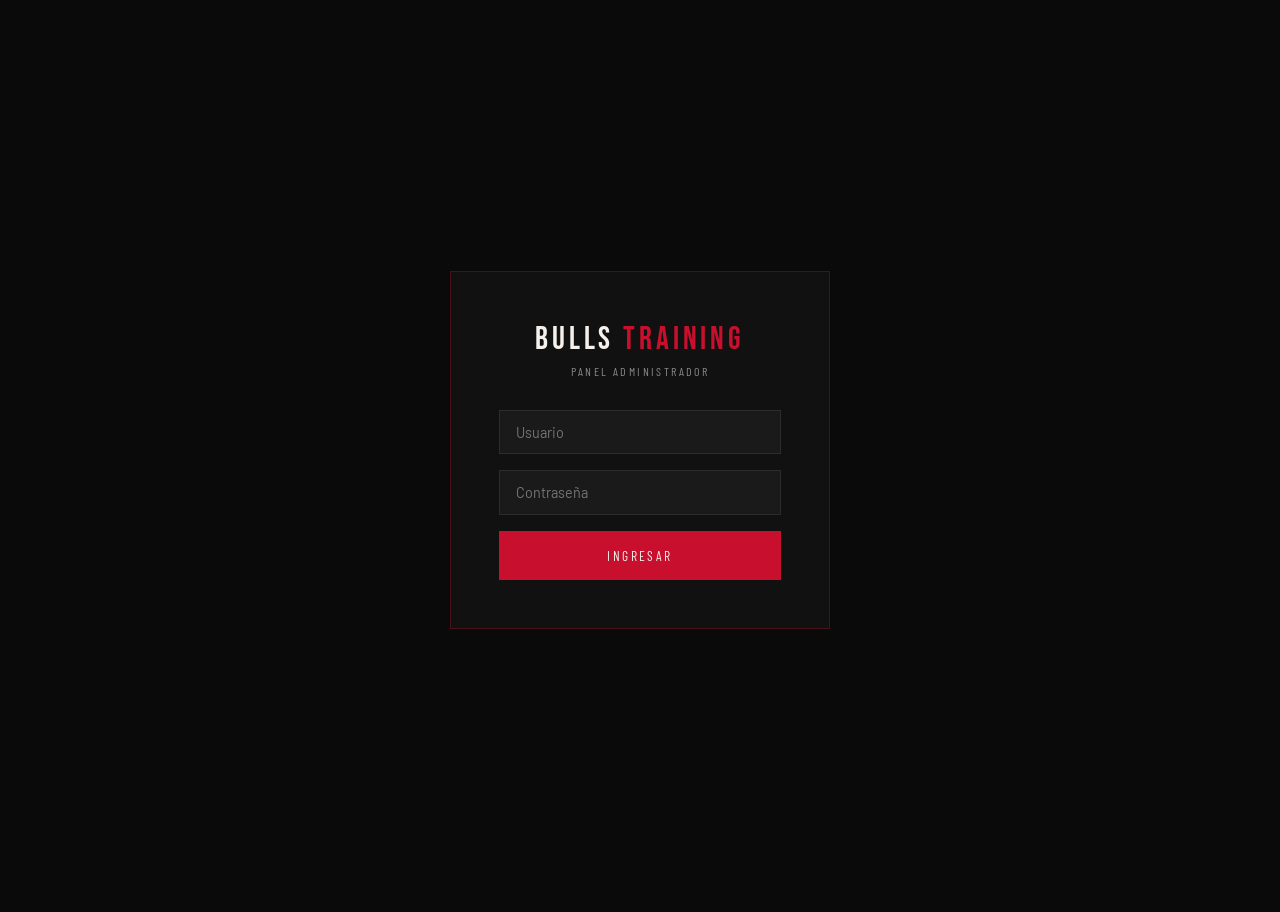
==== admin.html @ 4cea657d "Add files via upload" ====
<!DOCTYPE html>
<html lang="es">
<head>
<meta charset="UTF-8">
<meta name="viewport" content="width=device-width, initial-scale=1.0">
<title>Admin — Bulls Training</title>
<link href="https://fonts.googleapis.com/css2?family=Bebas+Neue&family=Barlow:wght@400;500;700&family=Barlow+Condensed:wght@600;700&display=swap" rel="stylesheet">
<link rel="stylesheet" href="css/admin.css">
</head>
<body>

<!-- LOGIN GATE -->
<div id="loginGate">
  <div class="gate-box">
    <div class="gate-logo">BULLS <span>TRAINING</span></div>
    <div class="gate-sub">Panel Administrador</div>
    <input type="text"     id="gUser" placeholder="Usuario"    autocomplete="off">
    <input type="password" id="gPass" placeholder="Contraseña">
    <div class="gate-err" id="gErr">Credenciales incorrectas</div>
    <button class="gate-btn" onclick="adminLogin()">Ingresar</button>
  </div>
</div>

<!-- SIDEBAR -->
<aside class="sidebar">
  <div class="sidebar-logo">BULLS <span>T</span><span class="sidebar-badge admin-word">ADMIN</span></div>
  <nav class="sidebar-nav">
    <div class="snav-item active" onclick="showTab('dashboard')"><span class="snav-icon">📊</span><span>Dashboard</span></div>
    <div class="snav-item" onclick="showTab('eventos')"><span class="snav-icon">🥊</span><span>Eventos</span></div>
    <div class="snav-item" onclick="showTab('entradas')"><span class="snav-icon">🎫</span><span>Entradas</span></div>
    <div class="snav-item" onclick="showTab('scanner')"><span class="snav-icon">📷</span><span>Scanner QR</span></div>
  </nav>
  <div class="sidebar-footer">
    <div class="sidebar-user"><strong>Admin</strong>Bulls Training</div>
    <button class="btn-logout" onclick="adminLogout()">Cerrar sesión</button>
  </div>
</aside>

<!-- MAIN -->
<main class="admin-main">

  <!-- DASHBOARD -->
  <div class="tab-panel active" id="tab-dashboard">
    <div class="admin-header">
      <h1>DASHBOARD</h1>
      <p>Resumen general — actualizado en tiempo real</p>
    </div>
    <div class="stats-grid">
      <div class="stat-card"><div class="stat-label">Eventos activos</div><div class="stat-num red">3</div><div class="stat-sub">Próximas veladas</div></div>
      <div class="stat-card"><div class="stat-label">Entradas vendidas</div><div class="stat-num">90</div><div class="stat-sub">De 450 disponibles</div></div>
      <div class="stat-card"><div class="stat-label">Recaudación</div><div class="stat-num">$1.2M</div><div class="stat-sub">CLP este mes</div></div>
      <div class="stat-card"><div class="stat-label">Compradores</div><div class="stat-num">87</div><div class="stat-sub">Cuentas registradas</div></div>
    </div>
    <div class="sec-head"><h2>Eventos próximos</h2></div>
    <table class="admin-table">
      <thead><tr><th>Evento</th><th>Fecha</th><th>Entradas</th><th>Ocupación</th><th>Estado</th></tr></thead>
      <tbody>
        <tr><td>Velada de Boxeo #1</td><td>15 Jul 2026</td><td>67 / 100</td><td><div class="prog-bar"><div class="prog-fill" style="width:67%"></div></div></td><td><span class="badge badge-green">Activo</span></td></tr>
        <tr><td>Noche de Campeones</td><td>03 Ago 2026</td><td>23 / 150</td><td><div class="prog-bar"><div class="prog-fill" style="width:15%"></div></div></td><td><span class="badge badge-green">Activo</span></td></tr>
        <tr><td>Torneo Amateur Bulls</td><td>20 Ago 2026</td><td>0 / 200</td><td><div class="prog-bar"><div class="prog-fill" style="width:0%"></div></div></td><td><span class="badge badge-gray">Preventa</span></td></tr>
      </tbody>
    </table>
    <div class="sec-head"><h2>Últimas compras</h2></div>
    <table class="admin-table">
      <thead><tr><th>Ticket ID</th><th>Comprador</th><th>Evento</th><th>Hora</th><th>Estado</th></tr></thead>
      <tbody>
        <tr><td>BT-2026-4821</td><td>Carlos Rojas</td><td>Velada de Boxeo #1</td><td>Hoy 14:32</td><td><span class="badge badge-green">Válido</span></td></tr>
        <tr><td>BT-2026-4820</td><td>María González</td><td>Noche de Campeones</td><td>Hoy 13:15</td><td><span class="badge badge-green">Válido</span></td></tr>
        <tr><td>BT-2026-4819</td><td>Felipe Torres</td><td>Velada de Boxeo #1</td><td>Hoy 11:47</td><td><span class="badge badge-red">Usado</span></td></tr>
        <tr><td>BT-2026-4818</td><td>Ana Muñoz</td><td>Velada de Boxeo #1</td><td>Ayer 20:03</td><td><span class="badge badge-green">Válido</span></td></tr>
      </tbody>
    </table>
  </div>

  <!-- EVENTOS -->
  <div class="tab-panel" id="tab-eventos">
    <div class="admin-header"><h1>EVENTOS</h1><p>Gestiona las veladas y torneos</p></div>
    <div class="sec-head"><h2>Todos los eventos</h2><button class="btn-add" onclick="openModal()">+ Nuevo evento</button></div>
    <table class="admin-table">
      <thead><tr><th>Nombre</th><th>Fecha</th><th>Hora</th><th>Precio</th><th>Cap.</th><th>Vendidos</th><th>Acciones</th></tr></thead>
      <tbody id="eventosTable">
        <tr><td>Velada de Boxeo #1</td><td>15 Jul 2026</td><td>20:00</td><td>$15.000</td><td>100</td><td>67</td><td><button class="btn-sm">Editar</button> <button class="btn-sm del">Eliminar</button></td></tr>
        <tr><td>Noche de Campeones</td><td>03 Ago 2026</td><td>21:00</td><td>$20.000</td><td>150</td><td>23</td><td><button class="btn-sm">Editar</button> <button class="btn-sm del">Eliminar</button></td></tr>
        <tr><td>Torneo Amateur Bulls</td><td>20 Ago 2026</td><td>18:00</td><td>$8.000</td><td>200</td><td>0</td><td><button class="btn-sm">Editar</button> <button class="btn-sm del">Eliminar</button></td></tr>
      </tbody>
    </table>
  </div>

  <!-- ENTRADAS -->
  <div class="tab-panel" id="tab-entradas">
    <div class="admin-header"><h1>ENTRADAS</h1><p>Registro completo de tickets emitidos</p></div>
    <table class="admin-table">
      <thead><tr><th>Ticket ID</th><th>Titular</th><th>RUT</th><th>Evento</th><th>Asiento</th><th>Estado</th></tr></thead>
      <tbody>
        <tr><td>BT-2026-4821</td><td>Carlos Rojas</td><td>15.234.567-8</td><td>Velada de Boxeo #1</td><td>A-07</td><td><span class="badge badge-green">Válido</span></td></tr>
        <tr><td>BT-2026-4820</td><td>María González</td><td>12.987.654-3</td><td>Noche de Campeones</td><td>B-12</td><td><span class="badge badge-green">Válido</span></td></tr>
        <tr><td>BT-2026-4819</td><td>Felipe Torres</td><td>13.456.789-K</td><td>Velada de Boxeo #1</td><td>C-05</td><td><span class="badge badge-red">Usado</span></td></tr>
        <tr><td>BT-2026-4818</td><td>Ana Muñoz</td><td>17.654.321-2</td><td>Velada de Boxeo #1</td><td>A-12</td><td><span class="badge badge-green">Válido</span></td></tr>
        <tr><td>BT-2026-4817</td><td>Pedro Soto</td><td>16.123.456-7</td><td>Noche de Campeones</td><td>D-09</td><td><span class="badge badge-green">Válido</span></td></tr>
      </tbody>
    </table>
  </div>

  <!-- SCANNER -->
  <div class="tab-panel" id="tab-scanner">
    <div class="admin-header"><h1>SCANNER QR</h1><p>Verifica la autenticidad de cada entrada en la puerta</p></div>
    <div class="scanner-wrap">
      <div class="scanner-frame">
        <div class="scanner-corners"></div>
        <div class="scanner-line"></div>
      </div>
      <p class="scanner-hint">Apunta la cámara al QR del comprador</p>
      <button class="btn-simulate" onclick="simulateScan(true)">✅ Simular escaneo válido</button>
      <button class="btn-simulate" onclick="simulateScan(false)" style="background:transparent;border:1px solid rgba(255,255,255,.12);color:var(--gray-text)">❌ Simular entrada inválida</button>
      <div class="scan-result" id="scanResult">
        <div class="scan-result-title" id="scanTitle">—</div>
        <div class="scan-fields" id="scanFields"></div>
      </div>
    </div>
  </div>

</main>

<!-- MODAL NUEVO EVENTO -->
<div class="modal-overlay" id="modalOverlay">
  <div class="modal-box">
    <div class="modal-title">Nuevo evento</div>
    <div class="modal-field"><label class="modal-label">Nombre del evento</label><input class="modal-input" placeholder="Ej: Velada de Boxeo #4"></div>
    <div class="modal-row">
      <div class="modal-field"><label class="modal-label">Fecha</label><input class="modal-input" type="date"></div>
      <div class="modal-field"><label class="modal-label">Hora</label><input class="modal-input" type="time"></div>
    </div>
    <div class="modal-row">
      <div class="modal-field"><label class="modal-label">Capacidad</label><input class="modal-input" type="number" placeholder="100"></div>
      <div class="modal-field"><label class="modal-label">Precio ($)</label><input class="modal-input" type="number" placeholder="15000"></div>
    </div>
    <div class="modal-actions">
      <button class="btn-modal-cancel" onclick="closeModal()">Cancelar</button>
      <button class="btn-modal-save" onclick="saveEvento()">Guardar evento</button>
    </div>
  </div>
</div>

<script>
// Auth
function adminLogin(){
  const u=document.getElementById('gUser').value.trim();
  const p=document.getElementById('gPass').value;
  if(u==='admin' && p==='admin123'){
    document.getElementById('loginGate').style.display='none';
  } else {
    document.getElementById('gErr').style.display='block';
  }
}
function adminLogout(){ document.getElementById('loginGate').style.display='flex'; }

// Tabs
function showTab(id){
  document.querySelectorAll('.tab-panel').forEach(t=>t.classList.remove('active'));
  document.querySelectorAll('.snav-item').forEach(i=>i.classList.remove('active'));
  document.getElementById('tab-'+id).classList.add('active');
  event.currentTarget.classList.add('active');
}

// Modal
function openModal(){ document.getElementById('modalOverlay').classList.add('show'); }
function closeModal(){ document.getElementById('modalOverlay').classList.remove('show'); }
function saveEvento(){
  alert('En producción: evento guardado en la base de datos.');
  closeModal();
}

// Scanner simulation
function simulateScan(valid){
  const r=document.getElementById('scanResult');
  const t=document.getElementById('scanTitle');
  const f=document.getElementById('scanFields');
  r.style.display='block';
  r.className='scan-result '+(valid?'valid':'invalid');
  t.textContent = valid ? '✅ ENTRADA VÁLIDA' : '❌ ENTRADA INVÁLIDA';
  if(valid){
    f.innerHTML=`
      <div><div class="scan-field-label">Titular</div><div class="scan-field-value">Carlos Rojas</div></div>
      <div><div class="scan-field-label">RUT</div><div class="scan-field-value">15.234.567-8</div></div>
      <div><div class="scan-field-label">Evento</div><div class="scan-field-value">Velada de Boxeo #1</div></div>
      <div><div class="scan-field-label">Asiento</div><div class="scan-field-value">A-07</div></div>
      <div><div class="scan-field-label">Ticket ID</div><div class="scan-field-value">BT-2026-4821</div></div>
      <div><div class="scan-field-label">Estado</div><div class="scan-field-value" style="color:#4caf82">Primera vez — OK</div></div>`;
  } else {
    f.innerHTML=`
      <div><div class="scan-field-label">Ticket ID</div><div class="scan-field-value">BT-2026-4819</div></div>
      <div><div class="scan-field-label">Motivo</div><div class="scan-field-value" style="color:#ff6b6b">Ya fue usado anteriormente</div></div>`;
  }
}

// Enter key on login
document.getElementById('gPass').addEventListener('keydown',e=>{ if(e.key==='Enter') adminLogin(); });
</script>
</body>
</html>
---- css/admin.css ----
*,*::before,*::after{margin:0;padding:0;box-sizing:border-box}
:root{--red:#C8102E;--red-dark:#8B0A1F;--red-glow:rgba(200,16,46,0.18);--black:#0A0A0A;--dark:#111;--gray:#1A1A1A;--gray2:#252525;--gray-text:#888;--white:#F5F0EB}
body{font-family:'Barlow',sans-serif;background:var(--black);color:var(--white);display:flex;min-height:100vh}

/* LOGIN GATE */
#loginGate{position:fixed;inset:0;background:var(--black);z-index:999;display:flex;align-items:center;justify-content:center}
.gate-box{background:var(--dark);border:1px solid rgba(200,16,46,0.3);padding:3rem;width:100%;max-width:380px;text-align:center}
.gate-logo{font-family:'Bebas Neue',sans-serif;font-size:2rem;letter-spacing:.12em;margin-bottom:.3rem}
.gate-logo span{color:var(--red)}
.gate-sub{font-family:'Barlow Condensed',sans-serif;font-size:.75rem;letter-spacing:.2em;color:var(--gray-text);text-transform:uppercase;margin-bottom:2rem}
.gate-box input{width:100%;background:var(--gray);border:1px solid rgba(255,255,255,.08);color:var(--white);padding:.8rem 1rem;font-family:'Barlow',sans-serif;font-size:.9rem;outline:none;margin-bottom:1rem;transition:border-color .2s}
.gate-box input:focus{border-color:var(--red)}
.gate-btn{width:100%;font-family:'Barlow Condensed',sans-serif;font-size:.85rem;letter-spacing:.18em;text-transform:uppercase;background:var(--red);color:var(--white);border:none;padding:1rem;cursor:pointer;transition:background .2s}
.gate-btn:hover{background:var(--red-dark)}
.gate-err{color:#ff6b6b;font-size:.8rem;margin-bottom:.8rem;display:none}

/* SIDEBAR */
.sidebar{width:220px;background:var(--dark);border-right:1px solid rgba(255,255,255,.05);display:flex;flex-direction:column;flex-shrink:0;position:fixed;top:0;bottom:0;left:0;z-index:10}
.sidebar-logo{font-family:'Bebas Neue',sans-serif;font-size:1.4rem;letter-spacing:.12em;padding:1.5rem;border-bottom:1px solid rgba(255,255,255,.05)}
.sidebar-logo span{color:var(--red)}
.sidebar-badge{font-family:'Barlow Condensed',sans-serif;font-size:.6rem;letter-spacing:.15em;text-transform:uppercase;color:var(--red);background:var(--red-glow);border:1px solid rgba(200,16,46,.3);padding:.2rem .5rem;margin-left:.5rem}
.sidebar-nav{flex:1;padding:1rem 0}
.snav-item{display:flex;align-items:center;gap:.8rem;padding:.85rem 1.5rem;font-family:'Barlow Condensed',sans-serif;font-size:.85rem;letter-spacing:.1em;text-transform:uppercase;color:var(--gray-text);cursor:pointer;transition:all .2s;border-left:3px solid transparent}
.snav-item:hover{color:var(--white);background:rgba(255,255,255,.03)}
.snav-item.active{color:var(--white);background:rgba(200,16,46,.08);border-left-color:var(--red)}
.snav-icon{font-size:1rem;width:20px;text-align:center}
.sidebar-footer{padding:1.5rem;border-top:1px solid rgba(255,255,255,.05)}
.sidebar-user{font-family:'Barlow Condensed',sans-serif;font-size:.75rem;letter-spacing:.1em;color:var(--gray-text)}
.sidebar-user strong{display:block;color:var(--white);margin-bottom:.2rem}
.btn-logout{margin-top:.8rem;font-family:'Barlow Condensed',sans-serif;font-size:.7rem;letter-spacing:.12em;text-transform:uppercase;background:none;border:1px solid rgba(255,255,255,.1);color:var(--gray-text);padding:.4rem .8rem;cursor:pointer;width:100%;transition:all .2s}
.btn-logout:hover{border-color:var(--red);color:var(--red)}

/* MAIN */
.admin-main{margin-left:220px;flex:1;padding:2.5rem;overflow-y:auto}
.tab-panel{display:none}
.tab-panel.active{display:block}
.admin-header{margin-bottom:2rem}
.admin-header h1{font-family:'Bebas Neue',sans-serif;font-size:2.2rem;letter-spacing:.05em;color:var(--white)}
.admin-header p{font-size:.85rem;color:var(--gray-text);margin-top:.3rem}

/* STATS GRID */
.stats-grid{display:grid;grid-template-columns:repeat(4,1fr);gap:1px;background:rgba(255,255,255,.05);margin-bottom:2rem}
.stat-card{background:var(--dark);padding:1.5rem;transition:background .2s}
.stat-card:hover{background:var(--gray)}
.stat-label{font-family:'Barlow Condensed',sans-serif;font-size:.7rem;letter-spacing:.2em;text-transform:uppercase;color:var(--gray-text);margin-bottom:.5rem}
.stat-num{font-family:'Bebas Neue',sans-serif;font-size:2.8rem;color:var(--white);line-height:1}
.stat-num.red{color:var(--red)}
.stat-sub{font-size:.75rem;color:var(--gray-text);margin-top:.3rem}

/* SECTION HEADER */
.sec-head{display:flex;align-items:center;justify-content:space-between;margin-bottom:1.2rem}
.sec-head h2{font-family:'Barlow Condensed',sans-serif;font-size:.8rem;letter-spacing:.25em;text-transform:uppercase;color:var(--gray-text)}
.btn-add{font-family:'Barlow Condensed',sans-serif;font-size:.75rem;letter-spacing:.15em;text-transform:uppercase;background:var(--red);color:var(--white);border:none;padding:.55rem 1.2rem;cursor:pointer;transition:background .2s}
.btn-add:hover{background:var(--red-dark)}

/* TABLES */
.admin-table{width:100%;border-collapse:collapse;background:var(--dark);margin-bottom:2rem}
.admin-table th{font-family:'Barlow Condensed',sans-serif;font-size:.7rem;letter-spacing:.2em;text-transform:uppercase;color:var(--gray-text);padding:.9rem 1.2rem;text-align:left;border-bottom:1px solid rgba(255,255,255,.06)}
.admin-table td{padding:.9rem 1.2rem;font-size:.88rem;border-bottom:1px solid rgba(255,255,255,.04)}
.admin-table tr:hover td{background:rgba(255,255,255,.02)}
.badge{display:inline-block;font-family:'Barlow Condensed',sans-serif;font-size:.65rem;letter-spacing:.1em;text-transform:uppercase;padding:.2rem .6rem;border:1px solid}
.badge-red{background:rgba(200,16,46,.1);color:var(--red);border-color:rgba(200,16,46,.3)}
.badge-green{background:rgba(20,180,80,.1);color:#4caf82;border-color:rgba(20,180,80,.2)}
.badge-gray{background:rgba(255,255,255,.05);color:var(--gray-text);border-color:rgba(255,255,255,.1)}
.btn-sm{font-family:'Barlow Condensed',sans-serif;font-size:.65rem;letter-spacing:.1em;text-transform:uppercase;border:1px solid rgba(255,255,255,.12);background:none;color:var(--gray-text);padding:.3rem .7rem;cursor:pointer;transition:all .2s}
.btn-sm:hover{border-color:var(--red);color:var(--red)}
.btn-sm.del:hover{border-color:#ff4444;color:#ff4444}

/* BAR */
.prog-bar{height:4px;background:rgba(255,255,255,.06);border-radius:2px;overflow:hidden;width:120px}
.prog-fill{height:100%;background:var(--red);border-radius:2px}

/* SCANNER */
.scanner-wrap{max-width:500px}
.scanner-frame{background:var(--gray);border:2px solid rgba(255,255,255,.08);height:280px;position:relative;display:flex;align-items:center;justify-content:center;overflow:hidden;margin-bottom:1.5rem}
.scanner-corners::before,.scanner-corners::after{content:'';position:absolute;width:30px;height:30px;border-color:var(--red);border-style:solid;border-width:3px}
.scanner-corners::before{top:12px;left:12px;border-right:none;border-bottom:none}
.scanner-corners::after{bottom:12px;right:12px;border-left:none;border-top:none}
.scanner-line{position:absolute;left:10%;right:10%;height:2px;background:var(--red);box-shadow:0 0 8px rgba(200,16,46,.6);animation:scan 2s ease-in-out infinite}
@keyframes scan{0%,100%{top:20%}50%{top:80%}}
.scanner-hint{font-family:'Barlow Condensed',sans-serif;font-size:.8rem;letter-spacing:.12em;text-transform:uppercase;color:var(--gray-text);text-align:center;margin-bottom:1.5rem}
.btn-simulate{font-family:'Barlow Condensed',sans-serif;font-size:.85rem;letter-spacing:.18em;text-transform:uppercase;background:var(--red);color:var(--white);border:none;padding:1rem 2rem;cursor:pointer;transition:background .2s;width:100%;margin-bottom:1rem}
.btn-simulate:hover{background:var(--red-dark)}

/* SCAN RESULT */
.scan-result{display:none;background:var(--gray);border:1px solid;padding:1.5rem;margin-top:1rem}
.scan-result.valid{border-color:rgba(20,180,80,.3)}
.scan-result.invalid{border-color:rgba(255,68,68,.3)}
.scan-result-title{font-family:'Bebas Neue',sans-serif;font-size:1.6rem;margin-bottom:1rem}
.scan-result.valid .scan-result-title{color:#4caf82}
.scan-result.invalid .scan-result-title{color:#ff4444}
.scan-fields{display:grid;grid-template-columns:1fr 1fr;gap:.8rem}
.scan-field-label{font-family:'Barlow Condensed',sans-serif;font-size:.65rem;letter-spacing:.18em;text-transform:uppercase;color:var(--gray-text);margin-bottom:.2rem}
.scan-field-value{font-size:.9rem;color:var(--white)}

/* MODAL */
.modal-overlay{position:fixed;inset:0;background:rgba(0,0,0,.85);z-index:100;display:none;align-items:center;justify-content:center}
.modal-overlay.show{display:flex}
.modal-box{background:var(--dark);border:1px solid rgba(200,16,46,.3);padding:2.5rem;width:100%;max-width:480px}
.modal-title{font-family:'Bebas Neue',sans-serif;font-size:1.8rem;margin-bottom:1.5rem}
.modal-field{display:flex;flex-direction:column;gap:.4rem;margin-bottom:1rem}
.modal-label{font-family:'Barlow Condensed',sans-serif;font-size:.7rem;letter-spacing:.2em;text-transform:uppercase;color:var(--gray-text)}
.modal-input{background:var(--gray);border:1px solid rgba(255,255,255,.08);color:var(--white);padding:.8rem 1rem;font-family:'Barlow',sans-serif;font-size:.9rem;outline:none;transition:border-color .2s}
.modal-input:focus{border-color:var(--red)}
.modal-row{display:grid;grid-template-columns:1fr 1fr;gap:1rem}
.modal-actions{display:flex;gap:1rem;margin-top:1.5rem}
.btn-modal-save{flex:1;font-family:'Barlow Condensed',sans-serif;font-size:.82rem;letter-spacing:.15em;text-transform:uppercase;background:var(--red);color:var(--white);border:none;padding:.85rem;cursor:pointer;transition:background .2s}
.btn-modal-save:hover{background:var(--red-dark)}
.btn-modal-cancel{font-family:'Barlow Condensed',sans-serif;font-size:.82rem;letter-spacing:.15em;text-transform:uppercase;background:none;border:1px solid rgba(255,255,255,.12);color:var(--gray-text);padding:.85rem 1.5rem;cursor:pointer;transition:all .2s}
.btn-modal-cancel:hover{border-color:rgba(255,255,255,.3);color:var(--white)}

@media(max-width:800px){
  .sidebar{width:60px}
  .snav-item span:not(.snav-icon){display:none}
  .sidebar-logo .admin-word,.sidebar-user,.btn-logout{display:none}
  .admin-main{margin-left:60px}
  .stats-grid{grid-template-columns:1fr 1fr}
}
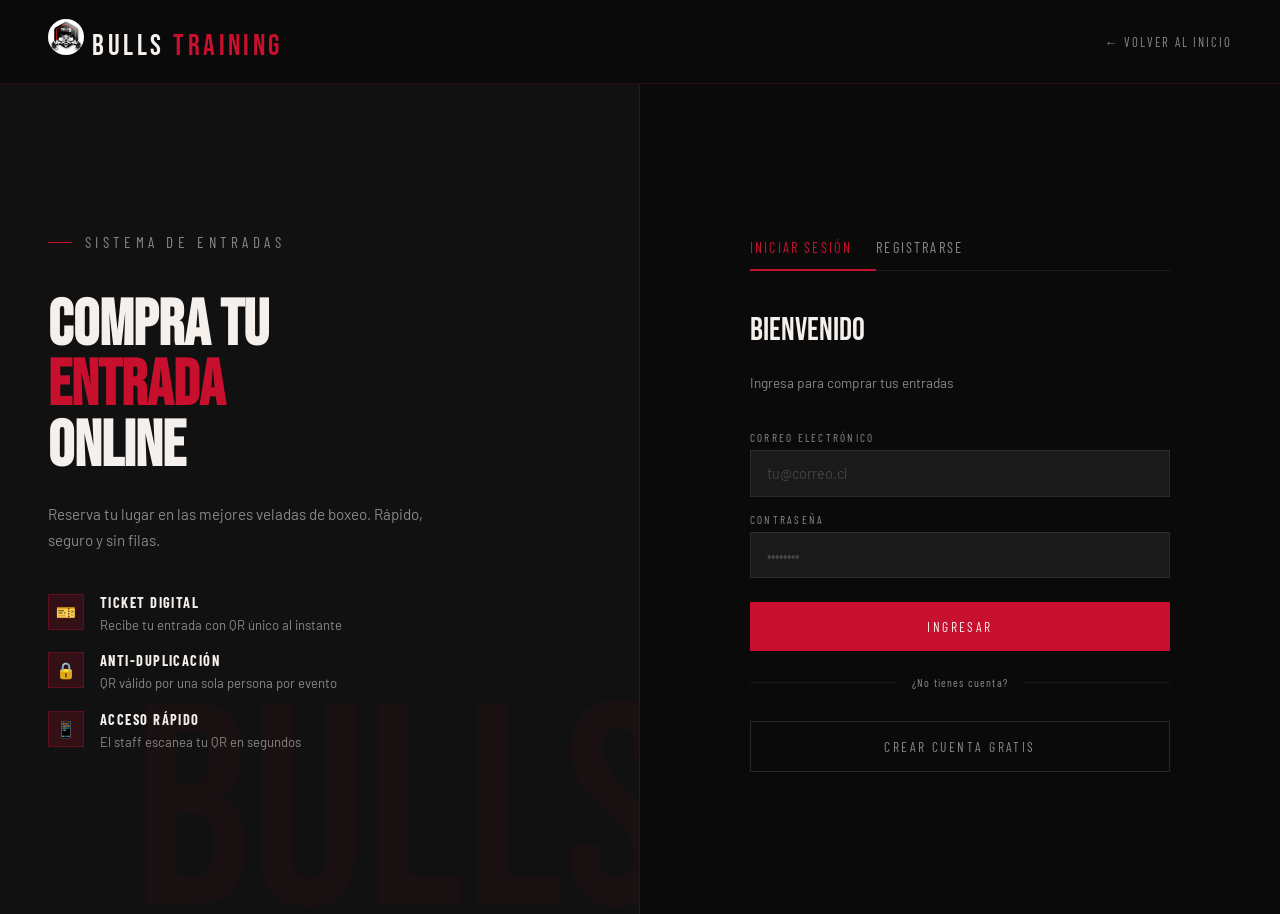
==== commit 1e99dca9: "Add files via upload" ====
--- a/admin.html
+++ b/admin.html
@@ -6,24 +6,18 @@
 <title>Admin — Bulls Training</title>
 <link href="https://fonts.googleapis.com/css2?family=Bebas+Neue&family=Barlow:wght@400;500;700&family=Barlow+Condensed:wght@600;700&display=swap" rel="stylesheet">
 <link rel="stylesheet" href="css/admin.css">
+<link rel="icon" href="img/images.jfif" type="image/jpeg">
 </head>
 <body>
 
-<!-- LOGIN GATE -->
-<div id="loginGate">
-  <div class="gate-box">
-    <div class="gate-logo">BULLS <span>TRAINING</span></div>
-    <div class="gate-sub">Panel Administrador</div>
-    <input type="text"     id="gUser" placeholder="Usuario"    autocomplete="off">
-    <input type="password" id="gPass" placeholder="Contraseña">
-    <div class="gate-err" id="gErr">Credenciales incorrectas</div>
-    <button class="gate-btn" onclick="adminLogin()">Ingresar</button>
-  </div>
-</div>
+
 
 <!-- SIDEBAR -->
 <aside class="sidebar">
-  <div class="sidebar-logo">BULLS <span>T</span><span class="sidebar-badge admin-word">ADMIN</span></div>
+  <div class="sidebar-logo">
+    <img src="img/images.jfif" alt="Bulls" class="sidebar-logo-img">
+    BULLS <span>T</span><span class="sidebar-badge admin-word">ADMIN</span>
+  </div>
   <nav class="sidebar-nav">
     <div class="snav-item active" onclick="showTab('dashboard')"><span class="snav-icon">📊</span><span>Dashboard</span></div>
     <div class="snav-item" onclick="showTab('eventos')"><span class="snav-icon">🥊</span><span>Eventos</span></div>
@@ -142,17 +136,24 @@
 </div>
 
 <script>
-// Auth
-function adminLogin(){
-  const u=document.getElementById('gUser').value.trim();
-  const p=document.getElementById('gPass').value;
-  if(u==='admin' && p==='admin123'){
-    document.getElementById('loginGate').style.display='none';
-  } else {
-    document.getElementById('gErr').style.display='block';
-  }
+// Verificar sesión admin desde localStorage
+const adminUser = JSON.parse(localStorage.getItem('bt_user') || 'null');
+if (!adminUser || adminUser.rol !== 'admin') {
+  window.location.href = 'login.html';
 }
-function adminLogout(){ document.getElementById('loginGate').style.display='flex'; }
+
+// Mostrar nombre en sidebar
+if (adminUser) {
+  const el = document.querySelector('.sidebar-user strong');
+  if (el) el.textContent = adminUser.nombre;
+}
+
+// Cerrar sesión → volver al login
+function adminLogout() {
+  localStorage.removeItem('bt_user');
+  localStorage.removeItem('bt_evento');
+  window.location.href = 'login.html';
+}
 
 // Tabs
 function showTab(id){
@@ -192,9 +193,6 @@
       <div><div class="scan-field-label">Motivo</div><div class="scan-field-value" style="color:#ff6b6b">Ya fue usado anteriormente</div></div>`;
   }
 }
-
-// Enter key on login
-document.getElementById('gPass').addEventListener('keydown',e=>{ if(e.key==='Enter') adminLogin(); });
 </script>
 </body>
 </html>
--- a/css/admin.css
+++ b/css/admin.css
@@ -16,7 +16,23 @@
 
 /* SIDEBAR */
 .sidebar{width:220px;background:var(--dark);border-right:1px solid rgba(255,255,255,.05);display:flex;flex-direction:column;flex-shrink:0;position:fixed;top:0;bottom:0;left:0;z-index:10}
-.sidebar-logo{font-family:'Bebas Neue',sans-serif;font-size:1.4rem;letter-spacing:.12em;padding:1.5rem;border-bottom:1px solid rgba(255,255,255,.05)}
+.sidebar-logo {
+  font-family: 'Bebas Neue', sans-serif;
+  font-size: 1.4rem;
+  letter-spacing: .12em;
+  padding: 1.2rem 1.5rem;
+  border-bottom: 1px solid rgba(255,255,255,.05);
+  display: flex;
+  align-items: center;
+  gap: 0.6rem;
+}
+.sidebar-logo-img {
+  height: 32px;
+  width: 32px;
+  object-fit: contain;
+  border-radius: 50%;
+  flex-shrink: 0;
+}
 .sidebar-logo span{color:var(--red)}
 .sidebar-badge{font-family:'Barlow Condensed',sans-serif;font-size:.6rem;letter-spacing:.15em;text-transform:uppercase;color:var(--red);background:var(--red-glow);border:1px solid rgba(200,16,46,.3);padding:.2rem .5rem;margin-left:.5rem}
 .sidebar-nav{flex:1;padding:1rem 0}
